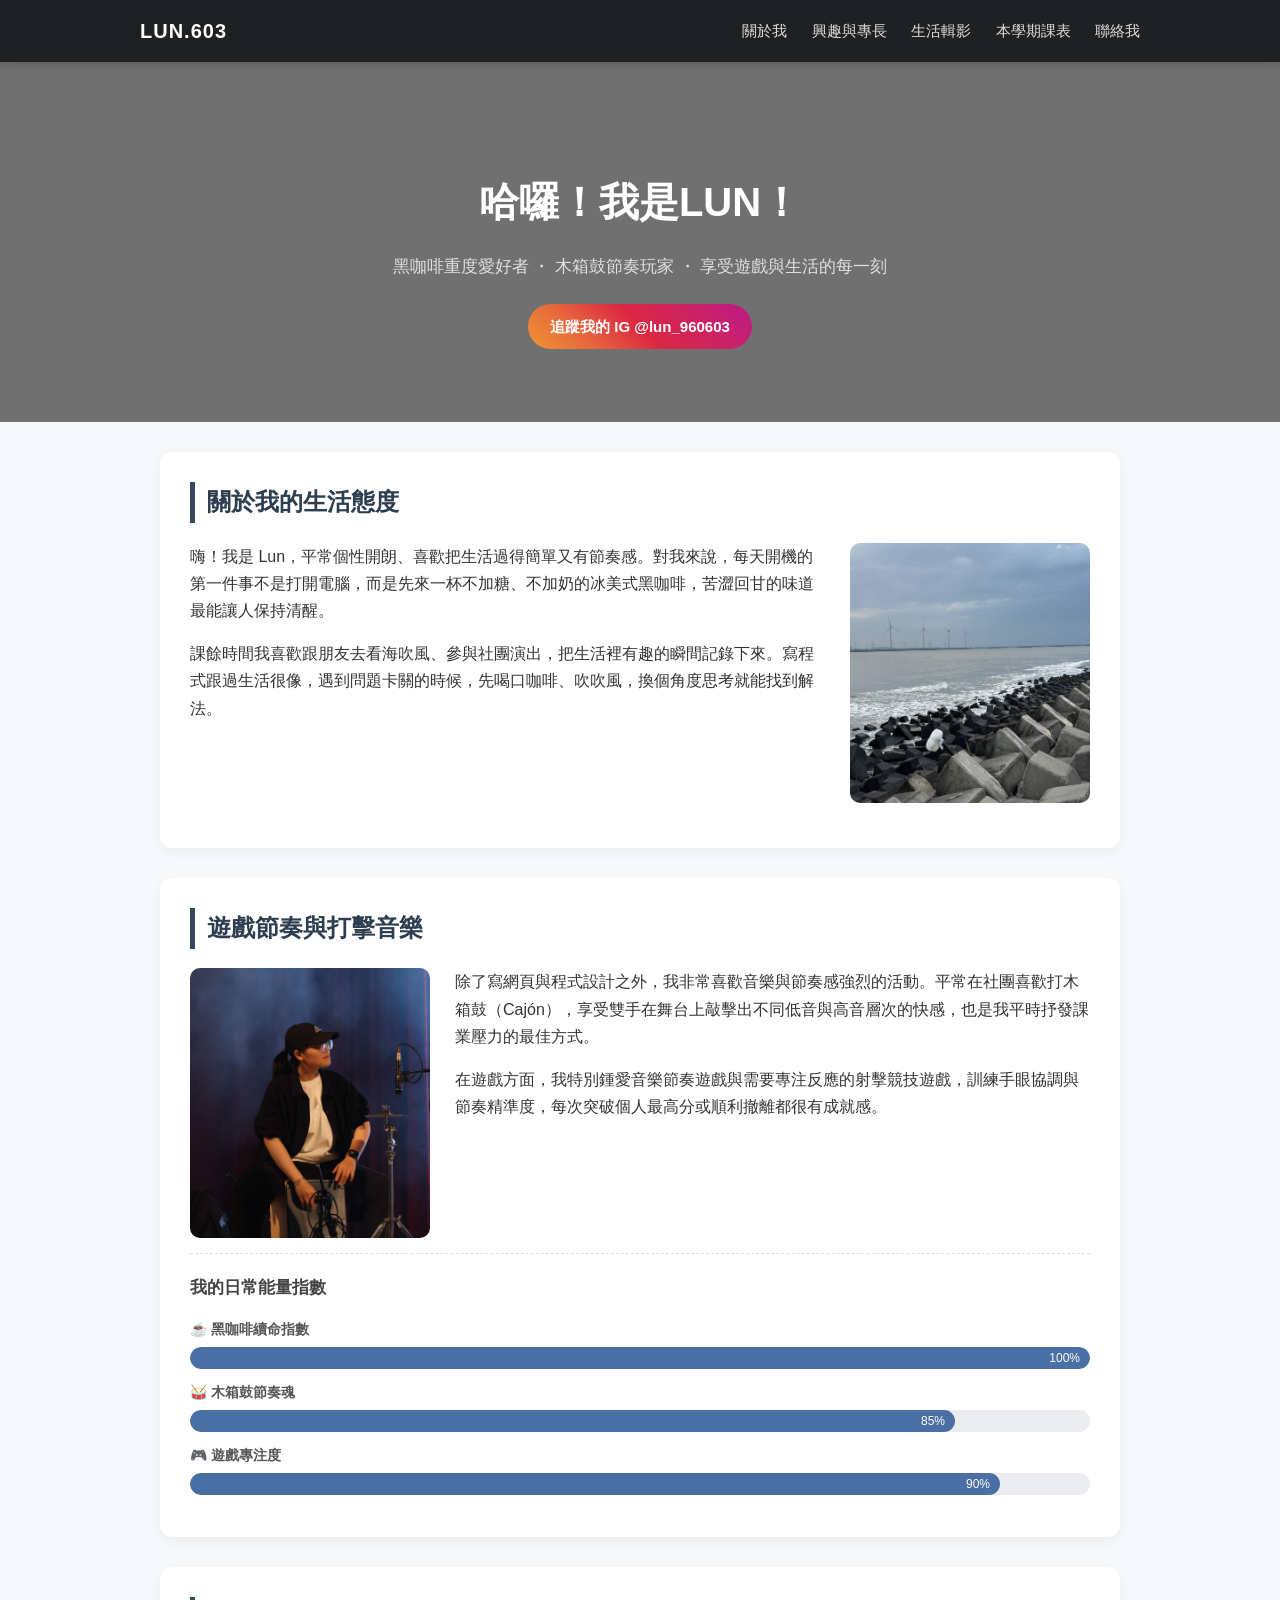
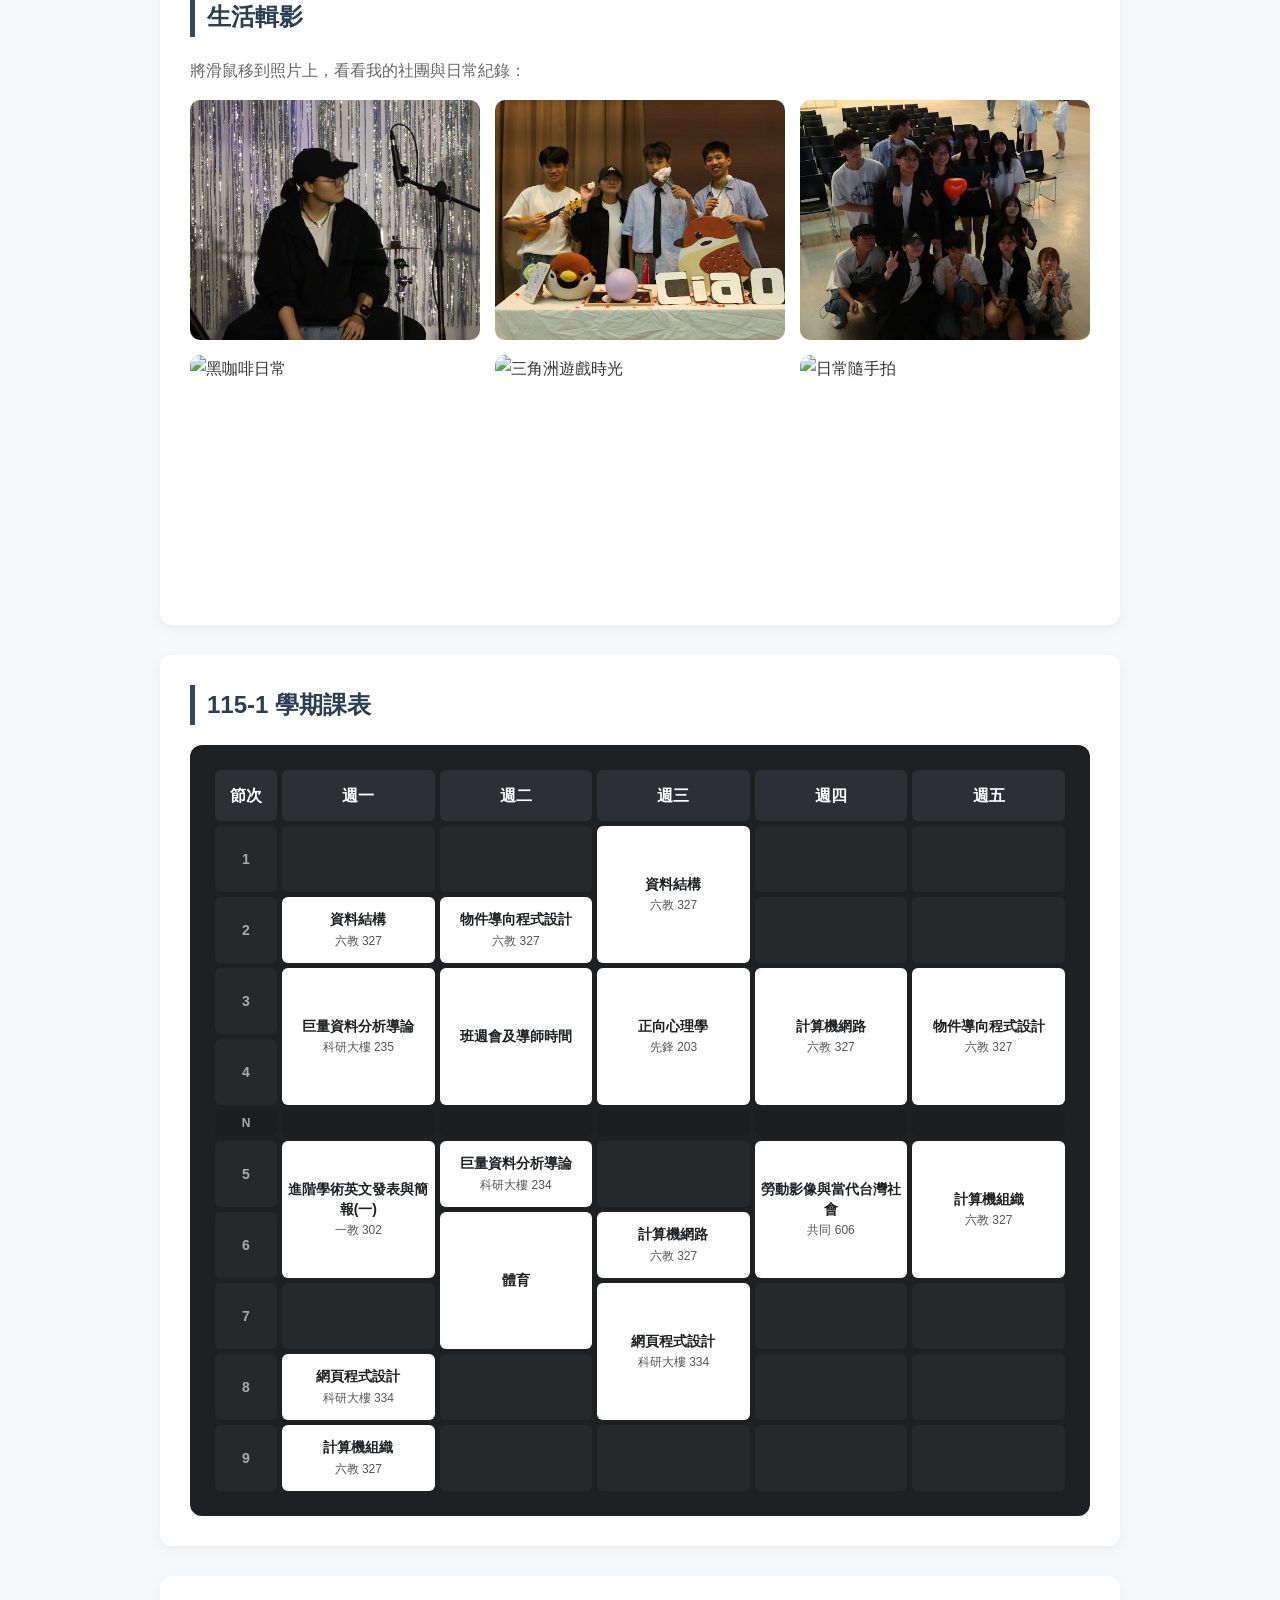
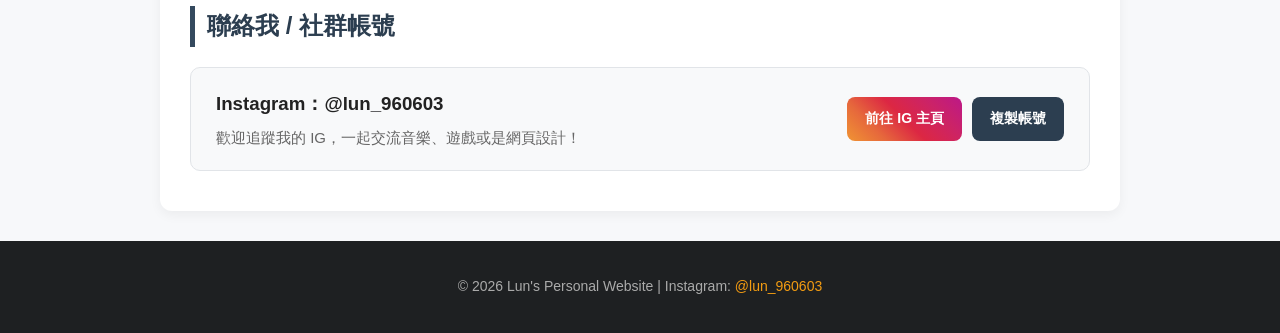
==== index.html @ 0dd0d40f "Add files via upload" ====
<!DOCTYPE html>
<html lang="zh-Hant">
<head>
    <meta charset="UTF-8">
    <meta name="viewport" content="width=device-width, initial-scale=1.0">
    <title>Lun 的個人小站 | About Me</title>
    <link rel="stylesheet" href="style.css">
</head>
<body>

    <header>
        <div class="nav-container">
            <a href="#" class="logo">LUN.603</a>
            <nav>
                <a href="#about">關於我</a>
                <a href="#interests">興趣與專長</a>
                <a href="#gallery">生活輯影</a>
                <a href="#schedule">本學期課表</a>
                <a href="#contact">聯絡我</a>
            </nav>
        </div>
    </header>

    <section class="hero">
        <div class="hero-content">
            <h1>哈囉！我是LUN！</h1>
            <p>黑咖啡重度愛好者 ・ 木箱鼓節奏玩家 ・ 享受遊戲與生活的每一刻</p>
            <a href="#contact" class="hero-btn">追蹤我的 IG @lun_960603</a>
        </div>
    </section>

    <main class="container">

        <section id="about" class="content-section clearfix">
            <h2>關於我的生活態度</h2>
            <img src="pic/IMG_5607.jpg" alt="海邊看海與風車" class="img-right">
            <p>嗨！我是 Lun，平常個性開朗、喜歡把生活過得簡單又有節奏感。對我來說，每天開機的第一件事不是打開電腦，而是先來一杯不加糖、不加奶的冰美式黑咖啡，苦澀回甘的味道最能讓人保持清醒。</p>
            <p>課餘時間我喜歡跟朋友去看海吹風、參與社團演出，把生活裡有趣的瞬間記錄下來。寫程式跟過生活很像，遇到問題卡關的時候，先喝口咖啡、吹吹風，換個角度思考就能找到解法。</p>
        </section>

        <section id="interests" class="content-section clearfix">
            <h2>遊戲節奏與打擊音樂</h2>
            <img src="pic/IMG_4722.jpg" alt="舞台木箱鼓演出" class="img-left">
            <p>除了寫網頁與程式設計之外，我非常喜歡音樂與節奏感強烈的活動。平常在社團喜歡打木箱鼓（Cajón），享受雙手在舞台上敲擊出不同低音與高音層次的快感，也是我平時抒發課業壓力的最佳方式。</p>
            <p>在遊戲方面，我特別鍾愛音樂節奏遊戲與需要專注反應的射擊競技遊戲，訓練手眼協調與節奏精準度，每次突破個人最高分或順利撤離都很有成就感。</p>

            <div class="stats-box">
                <h3>我的日常能量指數</h3>
                <div class="stat-item">
                    <span>☕ 黑咖啡續命指數</span>
                    <div class="progress-bar"><div class="progress-fill" style="width: 100%;">100%</div></div>
                </div>
                <div class="stat-item">
                    <span>🥁 木箱鼓節奏魂</span>
                    <div class="progress-bar"><div class="progress-fill" style="width: 85%;">85%</div></div>
                </div>
                <div class="stat-item">
                    <span>🎮 遊戲專注度</span>
                    <div class="progress-bar"><div class="progress-fill" style="width: 90%;">90%</div></div>
                </div>
            </div>
        </section>

        <section id="gallery" class="content-section">
            <h2>生活輯影</h2>
            <p class="section-desc">將滑鼠移到照片上，看看我的社團與日常紀錄：</p>
            <div class="photo-grid">
                <div class="photo-card">
                    <img src="pic/cachedMedia.jpg" alt="舞台木箱鼓">
                    <div class="overlay">
                        <h3>舞台木箱鼓</h3>
                        <p>坐在木箱鼓上跟著節奏敲擊，享受每一次上台表演的熱血。</p>
                    </div>
                </div>
                <div class="photo-card">
                    <img src="pic/IMG_4727.jpg" alt="社團活動合影">
                    <div class="overlay">
                        <h3>社團活動合影</h3>
                        <p>跟夥伴們一起籌備活動，留下超有紀念價值的瞬間。</p>
                    </div>
                </div>
                <div class="photo-card">
                    <img src="pic/IMG_4726.jpg" alt="公演大合照">
                    <div class="overlay">
                        <h3>公演大合照</h3>
                        <p>演出順利落幕！謝謝一起排練、一起努力的每一位社團夥伴。</p>
                    </div>
                </div>
                <div class="photo-card">
                    <img src="https://megapx-assets.dcard.tw/images/c4b46e48-1063-4a3a-8520-2389e673f7d9/640.png" alt="黑咖啡日常">
                    <div class="overlay">
                        <h3>每日一杯黑咖啡</h3>
                        <p>純粹的黑咖啡香氣，開啟高效率的寫扣日常。</p>
                    </div>
                </div>
                <div class="photo-card">
                    <img src="https://encrypted-tbn0.gstatic.com/images?q=tbn:ANd9GcSqnUNSthoFWB15Q1Hrr2rfUVDt0cqM1H5V2S2kWxVN1ZG3dYILbyDccGo&s=10" alt="三角洲遊戲時光">
                    <div class="overlay">
                        <h3>三角洲遊戲時光</h3>
                        <p>下課後的放鬆時間，享受刺激的戰術射擊與團隊合作。</p>
                    </div>
                </div>
                <div class="photo-card">
                    <img src="https://encrypted-tbn0.gstatic.com/images?q=tbn:ANd9GcS9NNhwdbHVH__LMOHNAWkQQ_hc7pNUXb6kSn-2U96LqH760vDeZfSUg6I&s=10" alt="日常隨手拍">
                    <div class="overlay">
                        <h3>日常隨手拍</h3>
                        <p>記錄生活裡的有趣瞬間，滿堂之餘也要保持好心情。</p>
                    </div>
                </div>
            </div>
        </section>

        <section id="schedule" class="content-section">
            <h2>115-1 學期課表</h2>
            <div class="timetable-wrapper">
                <table class="timetable">
                    <thead>
                        <tr>
                            <th>節次</th>
                            <th>週一</th>
                            <th>週二</th>
                            <th>週三</th>
                            <th>週四</th>
                            <th>週五</th>
                        </tr>
                    </thead>
                    <tbody>
                        <tr>
                            <td class="period">1</td>
                            <td></td>
                            <td></td>
                            <td rowspan="2" class="course">資料結構<br><span class="room">六教 327</span></td>
                            <td></td>
                            <td></td>
                        </tr>
                        <tr>
                            <td class="period">2</td>
                            <td class="course">資料結構<br><span class="room">六教 327</span></td>
                            <td class="course">物件導向程式設計<br><span class="room">六教 327</span></td>
                            <td></td>
                            <td></td>
                        </tr>
                        <tr>
                            <td class="period">3</td>
                            <td rowspan="2" class="course">巨量資料分析導論<br><span class="room">科研大樓 235</span></td>
                            <td rowspan="2" class="course">班週會及導師時間</td>
                            <td rowspan="2" class="course">正向心理學<br><span class="room">先鋒 203</span></td>
                            <td rowspan="2" class="course">計算機網路<br><span class="room">六教 327</span></td>
                            <td rowspan="2" class="course">物件導向程式設計<br><span class="room">六教 327</span></td>
                        </tr>
                        <tr>
                            <td class="period">4</td>
                        </tr>
                        <tr>
                            <td class="period noon">N</td>
                            <td class="noon"></td>
                            <td class="noon"></td>
                            <td class="noon"></td>
                            <td class="noon"></td>
                            <td class="noon"></td>
                        </tr>
                        <tr>
                            <td class="period">5</td>
                            <td rowspan="2" class="course">進階學術英文發表與簡報(一)<br><span class="room">一教 302</span></td>
                            <td class="course">巨量資料分析導論<br><span class="room">科研大樓 234</span></td>
                            <td></td>
                            <td rowspan="2" class="course">勞動影像與當代台灣社會<br><span class="room">共同 606</span></td>
                            <td rowspan="2" class="course">計算機組織<br><span class="room">六教 327</span></td>
                        </tr>
                        <tr>
                            <td class="period">6</td>
                            <td rowspan="2" class="course">體育</td>
                            <td class="course">計算機網路<br><span class="room">六教 327</span></td>
                        </tr>
                        <tr>
                            <td class="period">7</td>
                            <td></td>
                            <td rowspan="2" class="course">網頁程式設計<br><span class="room">科研大樓 334</span></td>
                            <td></td>
                            <td></td>
                        </tr>
                        <tr>
                            <td class="period">8</td>
                            <td class="course">網頁程式設計<br><span class="room">科研大樓 334</span></td>
                            <td></td>
                            <td></td>
                            <td></td>
                        </tr>
                        <tr>
                            <td class="period">9</td>
                            <td class="course">計算機組織<br><span class="room">六教 327</span></td>
                            <td></td>
                            <td></td>
                            <td></td>
                            <td></td>
                        </tr>
                    </tbody>
                </table>
            </div>
        </section>

        <section id="contact" class="content-section">
            <h2>聯絡我 / 社群帳號</h2>
            <div class="ig-card">
                <div class="ig-info">
                    <h3>Instagram：@lun_960603</h3>
                    <p>歡迎追蹤我的 IG，一起交流音樂、遊戲或是網頁設計！</p>
                </div>
                <div class="ig-actions">
                    <a href="https://www.instagram.com/lun_960603/" target="_blank" class="btn-ig">前往 IG 主頁</a>
                    <button onclick="copyIG()" class="btn-copy">複製帳號</button>
                </div>
            </div>
            <p id="copy-msg" class="copy-feedback"></p>
        </section>

    </main>

    <footer>
        <p>© 2026 Lun's Personal Website | Instagram: <a href="https://www.instagram.com/lun_960603/" target="_blank">@lun_960603</a></p>
    </footer>

    <script>
        function copyIG() {
            const text = "@lun_960603";
            if (navigator.clipboard && window.isSecureContext) {
                navigator.clipboard.writeText(text);
            } else {
                const tempInput = document.createElement("textarea");
                tempInput.value = text;
                document.body.appendChild(tempInput);
                tempInput.select();
                document.execCommand("copy");
                document.body.removeChild(tempInput);
            }
            document.getElementById("copy-msg").innerHTML = "已成功複製 IG 帳號：@lun_960603！";
        }
    </script>

</body>
</html>
---- style.css ----
html {
    scroll-behavior: smooth;
}

body {
    margin: 0;
    font-family: "Microsoft JhengHei", Arial, sans-serif;
    background-color: #f7f8fa;
    color: #333;
    line-height: 1.7;
}

header {
    position: sticky;
    top: 0;
    z-index: 100;
    background-color: #1e2022;
    box-shadow: 0 2px 8px rgba(0, 0, 0, 0.2);
}

.nav-container {
    max-width: 1000px;
    margin: 0 auto;
    padding: 14px 20px;
    display: flex;
    justify-content: space-between;
    align-items: center;
}

.logo {
    color: #fff;
    font-size: 20px;
    font-weight: bold;
    text-decoration: none;
    letter-spacing: 1px;
}

nav a {
    color: #ddd;
    text-decoration: none;
    margin-left: 20px;
    font-size: 15px;
    transition: color 0.3s;
}

nav a:hover {
    color: #f39c12;
}

.hero {
    height: 360px;
    background: linear-gradient(rgba(0, 0, 0, 0.55), rgba(0, 0, 0, 0.55)),
                url("https://placecats.com/1200/400");
    background-size: cover;
    background-position: center;
    display: flex;
    justify-content: center;
    align-items: center;
    text-align: center;
    color: #fff;
    padding: 0 20px;
}

.hero-content h1 {
    font-size: 40px;
    margin-bottom: 10px;
}

.hero-content p {
    font-size: 17px;
    color: #e0e0e0;
    margin-bottom: 22px;
}

.hero-btn {
    display: inline-block;
    padding: 10px 22px;
    background: linear-gradient(45deg, #f09433, #e6683c, #dc2743, #cc2366, #bc1888);
    color: #fff;
    text-decoration: none;
    border-radius: 25px;
    font-weight: bold;
    font-size: 15px;
    transition: transform 0.2s;
}

.hero-btn:hover {
    transform: scale(1.05);
}

.container {
    max-width: 960px;
    margin: 30px auto;
    padding: 0 20px;
}

.content-section {
    background-color: #fff;
    padding: 30px;
    margin-bottom: 30px;
    border-radius: 12px;
    box-shadow: 0 4px 12px rgba(0, 0, 0, 0.05);
}

.content-section h2 {
    margin-top: 0;
    border-left: 5px solid #34495e;
    padding-left: 12px;
    color: #2c3e50;
}

.section-desc {
    color: #666;
    margin-bottom: 15px;
}

.clearfix::after {
    content: "";
    display: table;
    clear: both;
}

.img-right {
    float: right;
    width: 240px;
    height: 260px;
    object-fit: cover;
    object-position: center 45%;
    border-radius: 10px;
    margin: 0 0 15px 25px;
}

.img-left {
    float: left;
    width: 240px;
    height: 270px;
    object-fit: cover;
    object-position: center 20%;
    border-radius: 10px;
    margin: 0 25px 15px 0;
}

.stats-box {
    clear: both;
    margin-top: 25px;
    padding-top: 20px;
    border-top: 1px dashed #ddd;
}

.stats-box h3 {
    margin: 0 0 15px 0;
    font-size: 17px;
    color: #444;
}

.stat-item {
    margin-bottom: 12px;
}

.stat-item span {
    display: block;
    font-size: 14px;
    margin-bottom: 5px;
    font-weight: bold;
    color: #555;
}

.progress-bar {
    width: 100%;
    background-color: #eaecef;
    border-radius: 20px;
    overflow: hidden;
    height: 22px;
}

.progress-fill {
    background-color: #4a6fa5;
    color: #fff;
    font-size: 12px;
    line-height: 22px;
    text-align: right;
    padding-right: 10px;
    box-sizing: border-box;
    border-radius: 20px;
}

.photo-grid {
    display: grid;
    grid-template-columns: repeat(3, 1fr);
    gap: 15px;
}

.photo-card {
    position: relative;
    height: 240px;
    border-radius: 10px;
    overflow: hidden;
}

.photo-card img {
    width: 100%;
    height: 100%;
    object-fit: cover;
    object-position: center 25%;
    display: block;
}

.overlay {
    position: absolute;
    inset: 0;
    background-color: rgba(0, 0, 0, 0.72);
    color: #fff;
    display: flex;
    flex-direction: column;
    justify-content: center;
    align-items: center;
    text-align: center;
    padding: 15px;
    opacity: 0;
    transition: opacity 0.4s ease;
}

.photo-card:hover .overlay {
    opacity: 1;
}

.overlay h3 {
    margin: 0 0 8px 0;
    font-size: 18px;
}

.overlay p {
    margin: 0;
    font-size: 14px;
    color: #ddd;
}

.timetable-wrapper {
    background-color: #1e2022;
    padding: 20px;
    border-radius: 12px;
    overflow-x: auto;
}

.timetable {
    width: 100%;
    border-collapse: separate;
    border-spacing: 5px;
    text-align: center;
    color: #fff;
    table-layout: fixed;
}

.timetable th {
    background-color: #2c3034;
    padding: 12px 6px;
    border-radius: 6px;
}

.timetable th:first-child {
    width: 50px;
}

.timetable td {
    background-color: #26292c;
    padding: 10px 6px;
    border-radius: 6px;
    height: 46px;
    font-size: 14px;
}

.timetable td.period {
    font-weight: bold;
    color: #aaa;
}

.timetable td.noon {
    height: 22px;
    padding: 2px;
    background-color: #1b1d1f;
    font-size: 12px;
}

.timetable td.course {
    background-color: #ffffff;
    color: #1e2022;
    font-weight: bold;
    line-height: 1.4;
}

.timetable td.course .room {
    display: inline-block;
    margin-top: 3px;
    font-size: 12px;
    font-weight: normal;
    color: #555;
}

.ig-card {
    display: flex;
    justify-content: space-between;
    align-items: center;
    flex-wrap: wrap;
    gap: 15px;
    background-color: #f8f9fa;
    border: 1px solid #e1e4e8;
    padding: 20px 25px;
    border-radius: 10px;
}

.ig-info h3 {
    margin: 0 0 5px 0;
    color: #222;
}

.ig-info p {
    margin: 0;
    color: #666;
    font-size: 15px;
}

.ig-actions {
    display: flex;
    gap: 10px;
}

.btn-ig {
    padding: 10px 18px;
    background: linear-gradient(45deg, #f09433, #e6683c, #dc2743, #cc2366, #bc1888);
    color: #fff;
    text-decoration: none;
    border-radius: 8px;
    font-weight: bold;
    font-size: 14px;
}

.btn-copy {
    padding: 10px 18px;
    background-color: #2c3e50;
    color: #fff;
    border: none;
    border-radius: 8px;
    font-weight: bold;
    font-size: 14px;
    cursor: pointer;
}

.btn-copy:hover {
    background-color: #1a252f;
}

.copy-feedback {
    margin: 10px 0 0 0;
    color: #2e7d32;
    font-weight: bold;
    font-size: 14px;
}

footer {
    text-align: center;
    padding: 20px;
    background-color: #1e2022;
    color: #aaa;
    font-size: 14px;
}

footer a {
    color: #f39c12;
    text-decoration: none;
}

@media (max-width: 768px) {
    .photo-grid {
        grid-template-columns: 1fr;
    }

    .img-right,
    .img-left {
        float: none;
        width: 100%;
        height: 260px;
        margin: 0 0 15px 0;
    }

    .timetable {
        table-layout: auto;
        min-width: 600px;
    }
}
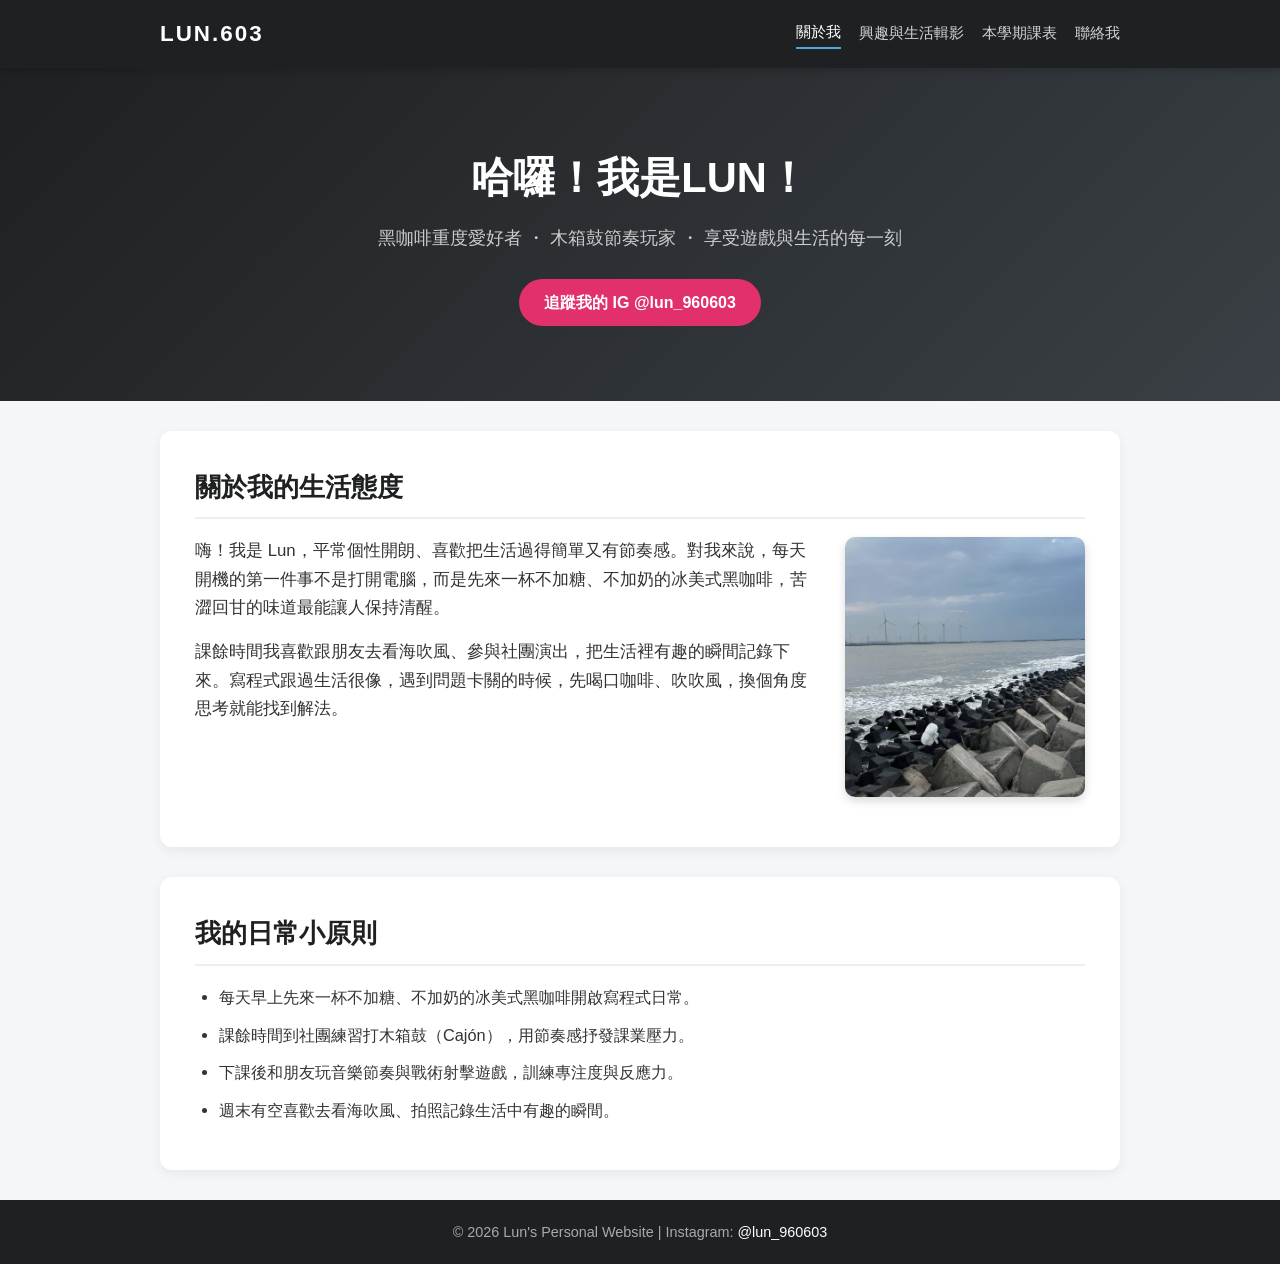
==== commit a2c988e1: "Add files via upload" ====
--- a/index.html
+++ b/index.html
@@ -3,20 +3,19 @@
 <head>
     <meta charset="UTF-8">
     <meta name="viewport" content="width=device-width, initial-scale=1.0">
-    <title>Lun 的個人小站 | About Me</title>
+    <title>Lun 的個人小站 | 關於我</title>
     <link rel="stylesheet" href="style.css">
 </head>
 <body>
 
     <header>
         <div class="nav-container">
-            <a href="#" class="logo">LUN.603</a>
+            <a href="index.html" class="logo">LUN.603</a>
             <nav>
-                <a href="#about">關於我</a>
-                <a href="#interests">興趣與專長</a>
-                <a href="#gallery">生活輯影</a>
-                <a href="#schedule">本學期課表</a>
-                <a href="#contact">聯絡我</a>
+                <a href="index.html" class="active">關於我</a>
+                <a href="interests.html">興趣與生活輯影</a>
+                <a href="schedule.html">本學期課表</a>
+                <a href="contact.html">聯絡我</a>
             </nav>
         </div>
     </header>
@@ -25,193 +24,27 @@
         <div class="hero-content">
             <h1>哈囉！我是LUN！</h1>
             <p>黑咖啡重度愛好者 ・ 木箱鼓節奏玩家 ・ 享受遊戲與生活的每一刻</p>
-            <a href="#contact" class="hero-btn">追蹤我的 IG @lun_960603</a>
+            <a href="contact.html" class="hero-btn">追蹤我的 IG @lun_960603</a>
         </div>
     </section>
 
     <main class="container">
 
-        <section id="about" class="content-section clearfix">
+        <section class="content-section clearfix">
             <h2>關於我的生活態度</h2>
             <img src="pic/IMG_5607.jpg" alt="海邊看海與風車" class="img-right">
             <p>嗨！我是 Lun，平常個性開朗、喜歡把生活過得簡單又有節奏感。對我來說，每天開機的第一件事不是打開電腦，而是先來一杯不加糖、不加奶的冰美式黑咖啡，苦澀回甘的味道最能讓人保持清醒。</p>
             <p>課餘時間我喜歡跟朋友去看海吹風、參與社團演出，把生活裡有趣的瞬間記錄下來。寫程式跟過生活很像，遇到問題卡關的時候，先喝口咖啡、吹吹風，換個角度思考就能找到解法。</p>
         </section>
 
-        <section id="interests" class="content-section clearfix">
-            <h2>遊戲節奏與打擊音樂</h2>
-            <img src="pic/IMG_4722.jpg" alt="舞台木箱鼓演出" class="img-left">
-            <p>除了寫網頁與程式設計之外，我非常喜歡音樂與節奏感強烈的活動。平常在社團喜歡打木箱鼓（Cajón），享受雙手在舞台上敲擊出不同低音與高音層次的快感，也是我平時抒發課業壓力的最佳方式。</p>
-            <p>在遊戲方面，我特別鍾愛音樂節奏遊戲與需要專注反應的射擊競技遊戲，訓練手眼協調與節奏精準度，每次突破個人最高分或順利撤離都很有成就感。</p>
-
-            <div class="stats-box">
-                <h3>我的日常能量指數</h3>
-                <div class="stat-item">
-                    <span>☕ 黑咖啡續命指數</span>
-                    <div class="progress-bar"><div class="progress-fill" style="width: 100%;">100%</div></div>
-                </div>
-                <div class="stat-item">
-                    <span>🥁 木箱鼓節奏魂</span>
-                    <div class="progress-bar"><div class="progress-fill" style="width: 85%;">85%</div></div>
-                </div>
-                <div class="stat-item">
-                    <span>🎮 遊戲專注度</span>
-                    <div class="progress-bar"><div class="progress-fill" style="width: 90%;">90%</div></div>
-                </div>
-            </div>
-        </section>
-
-        <section id="gallery" class="content-section">
-            <h2>生活輯影</h2>
-            <p class="section-desc">將滑鼠移到照片上，看看我的社團與日常紀錄：</p>
-            <div class="photo-grid">
-                <div class="photo-card">
-                    <img src="pic/cachedMedia.jpg" alt="舞台木箱鼓">
-                    <div class="overlay">
-                        <h3>舞台木箱鼓</h3>
-                        <p>坐在木箱鼓上跟著節奏敲擊，享受每一次上台表演的熱血。</p>
-                    </div>
-                </div>
-                <div class="photo-card">
-                    <img src="pic/IMG_4727.jpg" alt="社團活動合影">
-                    <div class="overlay">
-                        <h3>社團活動合影</h3>
-                        <p>跟夥伴們一起籌備活動，留下超有紀念價值的瞬間。</p>
-                    </div>
-                </div>
-                <div class="photo-card">
-                    <img src="pic/IMG_4726.jpg" alt="公演大合照">
-                    <div class="overlay">
-                        <h3>公演大合照</h3>
-                        <p>演出順利落幕！謝謝一起排練、一起努力的每一位社團夥伴。</p>
-                    </div>
-                </div>
-                <div class="photo-card">
-                    <img src="https://megapx-assets.dcard.tw/images/c4b46e48-1063-4a3a-8520-2389e673f7d9/640.png" alt="黑咖啡日常">
-                    <div class="overlay">
-                        <h3>每日一杯黑咖啡</h3>
-                        <p>純粹的黑咖啡香氣，開啟高效率的寫扣日常。</p>
-                    </div>
-                </div>
-                <div class="photo-card">
-                    <img src="https://encrypted-tbn0.gstatic.com/images?q=tbn:ANd9GcSqnUNSthoFWB15Q1Hrr2rfUVDt0cqM1H5V2S2kWxVN1ZG3dYILbyDccGo&s=10" alt="三角洲遊戲時光">
-                    <div class="overlay">
-                        <h3>三角洲遊戲時光</h3>
-                        <p>下課後的放鬆時間，享受刺激的戰術射擊與團隊合作。</p>
-                    </div>
-                </div>
-                <div class="photo-card">
-                    <img src="https://encrypted-tbn0.gstatic.com/images?q=tbn:ANd9GcS9NNhwdbHVH__LMOHNAWkQQ_hc7pNUXb6kSn-2U96LqH760vDeZfSUg6I&s=10" alt="日常隨手拍">
-                    <div class="overlay">
-                        <h3>日常隨手拍</h3>
-                        <p>記錄生活裡的有趣瞬間，滿堂之餘也要保持好心情。</p>
-                    </div>
-                </div>
-            </div>
-        </section>
-
-        <section id="schedule" class="content-section">
-            <h2>115-1 學期課表</h2>
-            <div class="timetable-wrapper">
-                <table class="timetable">
-                    <thead>
-                        <tr>
-                            <th>節次</th>
-                            <th>週一</th>
-                            <th>週二</th>
-                            <th>週三</th>
-                            <th>週四</th>
-                            <th>週五</th>
-                        </tr>
-                    </thead>
-                    <tbody>
-                        <tr>
-                            <td class="period">1</td>
-                            <td></td>
-                            <td></td>
-                            <td rowspan="2" class="course">資料結構<br><span class="room">六教 327</span></td>
-                            <td></td>
-                            <td></td>
-                        </tr>
-                        <tr>
-                            <td class="period">2</td>
-                            <td class="course">資料結構<br><span class="room">六教 327</span></td>
-                            <td class="course">物件導向程式設計<br><span class="room">六教 327</span></td>
-                            <td></td>
-                            <td></td>
-                        </tr>
-                        <tr>
-                            <td class="period">3</td>
-                            <td rowspan="2" class="course">巨量資料分析導論<br><span class="room">科研大樓 235</span></td>
-                            <td rowspan="2" class="course">班週會及導師時間</td>
-                            <td rowspan="2" class="course">正向心理學<br><span class="room">先鋒 203</span></td>
-                            <td rowspan="2" class="course">計算機網路<br><span class="room">六教 327</span></td>
-                            <td rowspan="2" class="course">物件導向程式設計<br><span class="room">六教 327</span></td>
-                        </tr>
-                        <tr>
-                            <td class="period">4</td>
-                        </tr>
-                        <tr>
-                            <td class="period noon">N</td>
-                            <td class="noon"></td>
-                            <td class="noon"></td>
-                            <td class="noon"></td>
-                            <td class="noon"></td>
-                            <td class="noon"></td>
-                        </tr>
-                        <tr>
-                            <td class="period">5</td>
-                            <td rowspan="2" class="course">進階學術英文發表與簡報(一)<br><span class="room">一教 302</span></td>
-                            <td class="course">巨量資料分析導論<br><span class="room">科研大樓 234</span></td>
-                            <td></td>
-                            <td rowspan="2" class="course">勞動影像與當代台灣社會<br><span class="room">共同 606</span></td>
-                            <td rowspan="2" class="course">計算機組織<br><span class="room">六教 327</span></td>
-                        </tr>
-                        <tr>
-                            <td class="period">6</td>
-                            <td rowspan="2" class="course">體育</td>
-                            <td class="course">計算機網路<br><span class="room">六教 327</span></td>
-                        </tr>
-                        <tr>
-                            <td class="period">7</td>
-                            <td></td>
-                            <td rowspan="2" class="course">網頁程式設計<br><span class="room">科研大樓 334</span></td>
-                            <td></td>
-                            <td></td>
-                        </tr>
-                        <tr>
-                            <td class="period">8</td>
-                            <td class="course">網頁程式設計<br><span class="room">科研大樓 334</span></td>
-                            <td></td>
-                            <td></td>
-                            <td></td>
-                        </tr>
-                        <tr>
-                            <td class="period">9</td>
-                            <td class="course">計算機組織<br><span class="room">六教 327</span></td>
-                            <td></td>
-                            <td></td>
-                            <td></td>
-                            <td></td>
-                        </tr>
-                    </tbody>
-                </table>
-            </div>
-        </section>
-
-        <section id="contact" class="content-section">
-            <h2>聯絡我 / 社群帳號</h2>
-            <div class="ig-card">
-                <div class="ig-info">
-                    <h3>Instagram：@lun_960603</h3>
-                    <p>歡迎追蹤我的 IG，一起交流音樂、遊戲或是網頁設計！</p>
-                </div>
-                <div class="ig-actions">
-                    <a href="https://www.instagram.com/lun_960603/" target="_blank" class="btn-ig">前往 IG 主頁</a>
-                    <button onclick="copyIG()" class="btn-copy">複製帳號</button>
-                </div>
-            </div>
-            <p id="copy-msg" class="copy-feedback"></p>
+        <section class="content-section">
+            <h2>我的日常小原則</h2>
+            <ul class="custom-list">
+                <li>每天早上先來一杯不加糖、不加奶的冰美式黑咖啡開啟寫程式日常。</li>
+                <li>課餘時間到社團練習打木箱鼓（Cajón），用節奏感抒發課業壓力。</li>
+                <li>下課後和朋友玩音樂節奏與戰術射擊遊戲，訓練專注度與反應力。</li>
+                <li>週末有空喜歡去看海吹風、拍照記錄生活中有趣的瞬間。</li>
+            </ul>
         </section>
 
     </main>
@@ -220,22 +53,6 @@
         <p>© 2026 Lun's Personal Website | Instagram: <a href="https://www.instagram.com/lun_960603/" target="_blank">@lun_960603</a></p>
     </footer>
 
-    <script>
-        function copyIG() {
-            const text = "@lun_960603";
-            if (navigator.clipboard && window.isSecureContext) {
-                navigator.clipboard.writeText(text);
-            } else {
-                const tempInput = document.createElement("textarea");
-                tempInput.value = text;
-                document.body.appendChild(tempInput);
-                tempInput.select();
-                document.execCommand("copy");
-                document.body.removeChild(tempInput);
-            }
-            document.getElementById("copy-msg").innerHTML = "已成功複製 IG 帳號：@lun_960603！";
-        }
-    </script>
-
+    <script src="script.js"></script>
 </body>
 </html>
--- a/style.css
+++ b/style.css
@@ -1,13 +1,18 @@
+* {
+    box-sizing: border-box;
+    margin: 0;
+    padding: 0;
+}
+
 html {
     scroll-behavior: smooth;
 }
 
 body {
-    margin: 0;
-    font-family: "Microsoft JhengHei", Arial, sans-serif;
-    background-color: #f7f8fa;
+    font-family: "Microsoft JhengHei", "PingFang TC", sans-serif;
+    line-height: 1.7;
     color: #333;
-    line-height: 1.7;
+    background-color: #f4f6f8;
 }
 
 header {
@@ -21,97 +26,112 @@
 .nav-container {
     max-width: 1000px;
     margin: 0 auto;
-    padding: 14px 20px;
+    padding: 15px 20px;
     display: flex;
     justify-content: space-between;
     align-items: center;
+    flex-wrap: wrap;
+    gap: 10px;
 }
 
 .logo {
-    color: #fff;
-    font-size: 20px;
+    color: #ffffff;
+    font-size: 1.4rem;
     font-weight: bold;
     text-decoration: none;
-    letter-spacing: 1px;
+    letter-spacing: 2px;
+}
+
+nav {
+    display: flex;
+    align-items: center;
+    flex-wrap: wrap;
+    gap: 18px;
 }
 
 nav a {
-    color: #ddd;
+    color: #d3d3d3;
     text-decoration: none;
-    margin-left: 20px;
-    font-size: 15px;
-    transition: color 0.3s;
-}
-
-nav a:hover {
-    color: #f39c12;
+    font-size: 0.95rem;
+    padding-bottom: 3px;
+    transition: color 0.3s ease;
+}
+
+nav a:hover,
+nav a.active {
+    color: #ffffff;
+    border-bottom: 2px solid #4da8da;
 }
 
 .hero {
-    height: 360px;
-    background: linear-gradient(rgba(0, 0, 0, 0.55), rgba(0, 0, 0, 0.55)),
-                url("https://placecats.com/1200/400");
-    background-size: cover;
-    background-position: center;
-    display: flex;
-    justify-content: center;
-    align-items: center;
+    background: linear-gradient(135deg, #1e2022 0%, #3a4045 100%);
+    color: #ffffff;
     text-align: center;
-    color: #fff;
-    padding: 0 20px;
-}
-
-.hero-content h1 {
-    font-size: 40px;
+    padding: 75px 20px;
+}
+
+.hero h1 {
+    font-size: 2.6rem;
     margin-bottom: 10px;
 }
 
-.hero-content p {
-    font-size: 17px;
-    color: #e0e0e0;
-    margin-bottom: 22px;
+.hero p {
+    font-size: 1.1rem;
+    color: #cccccc;
+    margin-bottom: 25px;
 }
 
 .hero-btn {
     display: inline-block;
-    padding: 10px 22px;
-    background: linear-gradient(45deg, #f09433, #e6683c, #dc2743, #cc2366, #bc1888);
-    color: #fff;
+    background-color: #e1306c;
+    color: #ffffff;
+    padding: 10px 25px;
+    border-radius: 25px;
     text-decoration: none;
-    border-radius: 25px;
-    font-weight: bold;
-    font-size: 15px;
-    transition: transform 0.2s;
+    font-weight: bold;
+    transition: transform 0.3s ease, background-color 0.3s ease;
 }
 
 .hero-btn:hover {
-    transform: scale(1.05);
+    background-color: #c13584;
+    transform: translateY(-2px);
 }
 
 .container {
-    max-width: 960px;
+    max-width: 1000px;
     margin: 30px auto;
     padding: 0 20px;
+    min-height: 60vh;
 }
 
 .content-section {
-    background-color: #fff;
-    padding: 30px;
+    background-color: #ffffff;
+    padding: 35px;
     margin-bottom: 30px;
     border-radius: 12px;
-    box-shadow: 0 4px 12px rgba(0, 0, 0, 0.05);
+    box-shadow: 0 4px 12px rgba(0, 0, 0, 0.06);
 }
 
 .content-section h2 {
-    margin-top: 0;
-    border-left: 5px solid #34495e;
-    padding-left: 12px;
-    color: #2c3e50;
-}
-
-.section-desc {
-    color: #666;
+    font-size: 1.6rem;
+    color: #1e2022;
+    margin-bottom: 18px;
+    padding-bottom: 8px;
+    border-bottom: 2px solid #eeeeee;
+}
+
+.content-section p {
     margin-bottom: 15px;
+    font-size: 1.05rem;
+}
+
+.custom-list {
+    padding-left: 24px;
+    font-size: 1.02rem;
+}
+
+.custom-list li {
+    margin-bottom: 10px;
 }
 
 .clearfix::after {
@@ -128,29 +148,32 @@
     object-position: center 45%;
     border-radius: 10px;
     margin: 0 0 15px 25px;
+    box-shadow: 0 4px 10px rgba(0, 0, 0, 0.15);
 }
 
 .img-left {
     float: left;
     width: 240px;
-    height: 270px;
+    height: 260px;
     object-fit: cover;
     object-position: center 20%;
     border-radius: 10px;
     margin: 0 25px 15px 0;
+    box-shadow: 0 4px 10px rgba(0, 0, 0, 0.15);
 }
 
 .stats-box {
     clear: both;
-    margin-top: 25px;
-    padding-top: 20px;
-    border-top: 1px dashed #ddd;
+    background-color: #f9fafb;
+    padding: 20px;
+    border-radius: 8px;
+    margin-top: 20px;
+    border: 1px solid #e5e7eb;
 }
 
 .stats-box h3 {
-    margin: 0 0 15px 0;
-    font-size: 17px;
-    color: #444;
+    margin-bottom: 15px;
+    font-size: 1.15rem;
 }
 
 .stat-item {
@@ -159,29 +182,96 @@
 
 .stat-item span {
     display: block;
-    font-size: 14px;
+    font-weight: bold;
     margin-bottom: 5px;
-    font-weight: bold;
-    color: #555;
+    font-size: 0.95rem;
 }
 
 .progress-bar {
-    width: 100%;
-    background-color: #eaecef;
+    background-color: #e0e0e0;
     border-radius: 20px;
     overflow: hidden;
     height: 22px;
 }
 
 .progress-fill {
-    background-color: #4a6fa5;
-    color: #fff;
-    font-size: 12px;
-    line-height: 22px;
+    background-color: #2b5876;
+    color: #ffffff;
     text-align: right;
     padding-right: 10px;
-    box-sizing: border-box;
-    border-radius: 20px;
+    font-size: 0.85rem;
+    line-height: 22px;
+    font-weight: bold;
+}
+
+.coffee-picker {
+    margin-top: 18px;
+    padding: 18px 20px;
+    background-color: #f9fafb;
+    border: 1px solid #e5e7eb;
+    border-radius: 8px;
+    display: flex;
+    justify-content: space-between;
+    align-items: center;
+    flex-wrap: wrap;
+    gap: 12px;
+}
+
+.coffee-picker p {
+    margin: 0;
+    font-weight: bold;
+    color: #2b5876;
+}
+
+.btn-coffee {
+    background-color: #1e2022;
+    color: #ffffff;
+    border: none;
+    padding: 9px 18px;
+    border-radius: 6px;
+    font-size: 0.95rem;
+    font-weight: bold;
+    cursor: pointer;
+    transition: opacity 0.3s ease;
+}
+
+.btn-coffee:hover {
+    opacity: 0.85;
+}
+
+.grid-2x2 {
+    display: grid;
+    grid-template-columns: repeat(2, 1fr);
+    gap: 18px;
+}
+
+.grid-2x2-item {
+    background-color: #f9fafb;
+    border: 1px solid #e5e7eb;
+    border-radius: 10px;
+    padding: 20px;
+    transition: transform 0.3s ease, box-shadow 0.3s ease;
+}
+
+.grid-2x2-item:hover {
+    transform: translateY(-3px);
+    box-shadow: 0 6px 14px rgba(0, 0, 0, 0.08);
+}
+
+.grid-2x2-item h3 {
+    font-size: 1.15rem;
+    margin-bottom: 8px;
+    color: #1e2022;
+}
+
+.grid-2x2-item p {
+    margin-bottom: 0;
+    font-size: 0.98rem;
+}
+
+.section-desc {
+    color: #666;
+    margin-bottom: 20px;
 }
 
 .photo-grid {
@@ -192,24 +282,29 @@
 
 .photo-card {
     position: relative;
-    height: 240px;
+    height: 220px;
     border-radius: 10px;
     overflow: hidden;
+    cursor: pointer;
 }
 
 .photo-card img {
     width: 100%;
     height: 100%;
     object-fit: cover;
-    object-position: center 25%;
     display: block;
+    transition: transform 0.4s ease;
+}
+
+.photo-card:hover img {
+    transform: scale(1.06);
 }
 
 .overlay {
     position: absolute;
     inset: 0;
     background-color: rgba(0, 0, 0, 0.72);
-    color: #fff;
+    color: #ffffff;
     display: flex;
     flex-direction: column;
     justify-content: center;
@@ -225,21 +320,20 @@
 }
 
 .overlay h3 {
-    margin: 0 0 8px 0;
-    font-size: 18px;
+    margin-bottom: 8px;
+    font-size: 1.2rem;
 }
 
 .overlay p {
+    font-size: 0.9rem;
     margin: 0;
-    font-size: 14px;
-    color: #ddd;
 }
 
 .timetable-wrapper {
-    background-color: #1e2022;
-    padding: 20px;
-    border-radius: 12px;
     overflow-x: auto;
+    background-color: #181a1c;
+    padding: 15px;
+    border-radius: 10px;
 }
 
 .timetable {
@@ -251,34 +345,26 @@
     table-layout: fixed;
 }
 
-.timetable th {
-    background-color: #2c3034;
-    padding: 12px 6px;
-    border-radius: 6px;
-}
-
-.timetable th:first-child {
-    width: 50px;
-}
-
+.timetable th,
 .timetable td {
     background-color: #26292c;
     padding: 10px 6px;
     border-radius: 6px;
-    height: 46px;
-    font-size: 14px;
-}
-
+    font-size: 0.92rem;
+    vertical-align: middle;
+}
+
+.timetable th {
+    background-color: #2f3337;
+    font-weight: bold;
+    padding: 12px 6px;
+}
+
+.timetable th:first-child,
 .timetable td.period {
-    font-weight: bold;
-    color: #aaa;
-}
-
-.timetable td.noon {
-    height: 22px;
-    padding: 2px;
-    background-color: #1b1d1f;
-    font-size: 12px;
+    width: 55px;
+    background-color: #202225;
+    font-weight: bold;
 }
 
 .timetable td.course {
@@ -290,33 +376,37 @@
 
 .timetable td.course .room {
     display: inline-block;
-    margin-top: 3px;
-    font-size: 12px;
+    margin-top: 4px;
+    font-size: 0.82rem;
     font-weight: normal;
-    color: #555;
+    color: #555555;
+}
+
+.timetable td.noon {
+    background-color: #1f2224;
+    padding: 5px;
+    color: #888;
 }
 
 .ig-card {
     display: flex;
     justify-content: space-between;
     align-items: center;
+    background-color: #fafafa;
+    border: 1px solid #e0e0e0;
+    padding: 25px;
+    border-radius: 10px;
     flex-wrap: wrap;
     gap: 15px;
-    background-color: #f8f9fa;
-    border: 1px solid #e1e4e8;
-    padding: 20px 25px;
-    border-radius: 10px;
 }
 
 .ig-info h3 {
-    margin: 0 0 5px 0;
-    color: #222;
+    color: #e1306c;
+    margin-bottom: 5px;
 }
 
 .ig-info p {
     margin: 0;
-    color: #666;
-    font-size: 15px;
 }
 
 .ig-actions {
@@ -324,53 +414,55 @@
     gap: 10px;
 }
 
+.btn-ig,
+.btn-copy {
+    padding: 10px 20px;
+    border-radius: 6px;
+    font-size: 0.95rem;
+    font-weight: bold;
+    cursor: pointer;
+    text-decoration: none;
+    border: none;
+    transition: opacity 0.3s ease;
+}
+
 .btn-ig {
-    padding: 10px 18px;
-    background: linear-gradient(45deg, #f09433, #e6683c, #dc2743, #cc2366, #bc1888);
-    color: #fff;
-    text-decoration: none;
-    border-radius: 8px;
-    font-weight: bold;
-    font-size: 14px;
+    background: linear-gradient(45deg, #f09433 0%, #e6683c 25%, #dc2743 50%, #cc2366 75%, #bc1888 100%);
+    color: white;
 }
 
 .btn-copy {
-    padding: 10px 18px;
-    background-color: #2c3e50;
-    color: #fff;
-    border: none;
-    border-radius: 8px;
-    font-weight: bold;
-    font-size: 14px;
-    cursor: pointer;
-}
-
+    background-color: #1e2022;
+    color: white;
+}
+
+.btn-ig:hover,
 .btn-copy:hover {
-    background-color: #1a252f;
+    opacity: 0.85;
 }
 
 .copy-feedback {
-    margin: 10px 0 0 0;
+    margin-top: 12px;
     color: #2e7d32;
     font-weight: bold;
-    font-size: 14px;
 }
 
 footer {
+    background-color: #1e2022;
+    color: #aaaaaa;
     text-align: center;
     padding: 20px;
-    background-color: #1e2022;
-    color: #aaa;
-    font-size: 14px;
+    font-size: 0.9rem;
 }
 
 footer a {
-    color: #f39c12;
+    color: #ffffff;
     text-decoration: none;
 }
 
 @media (max-width: 768px) {
-    .photo-grid {
+    .photo-grid,
+    .grid-2x2 {
         grid-template-columns: 1fr;
     }
 
